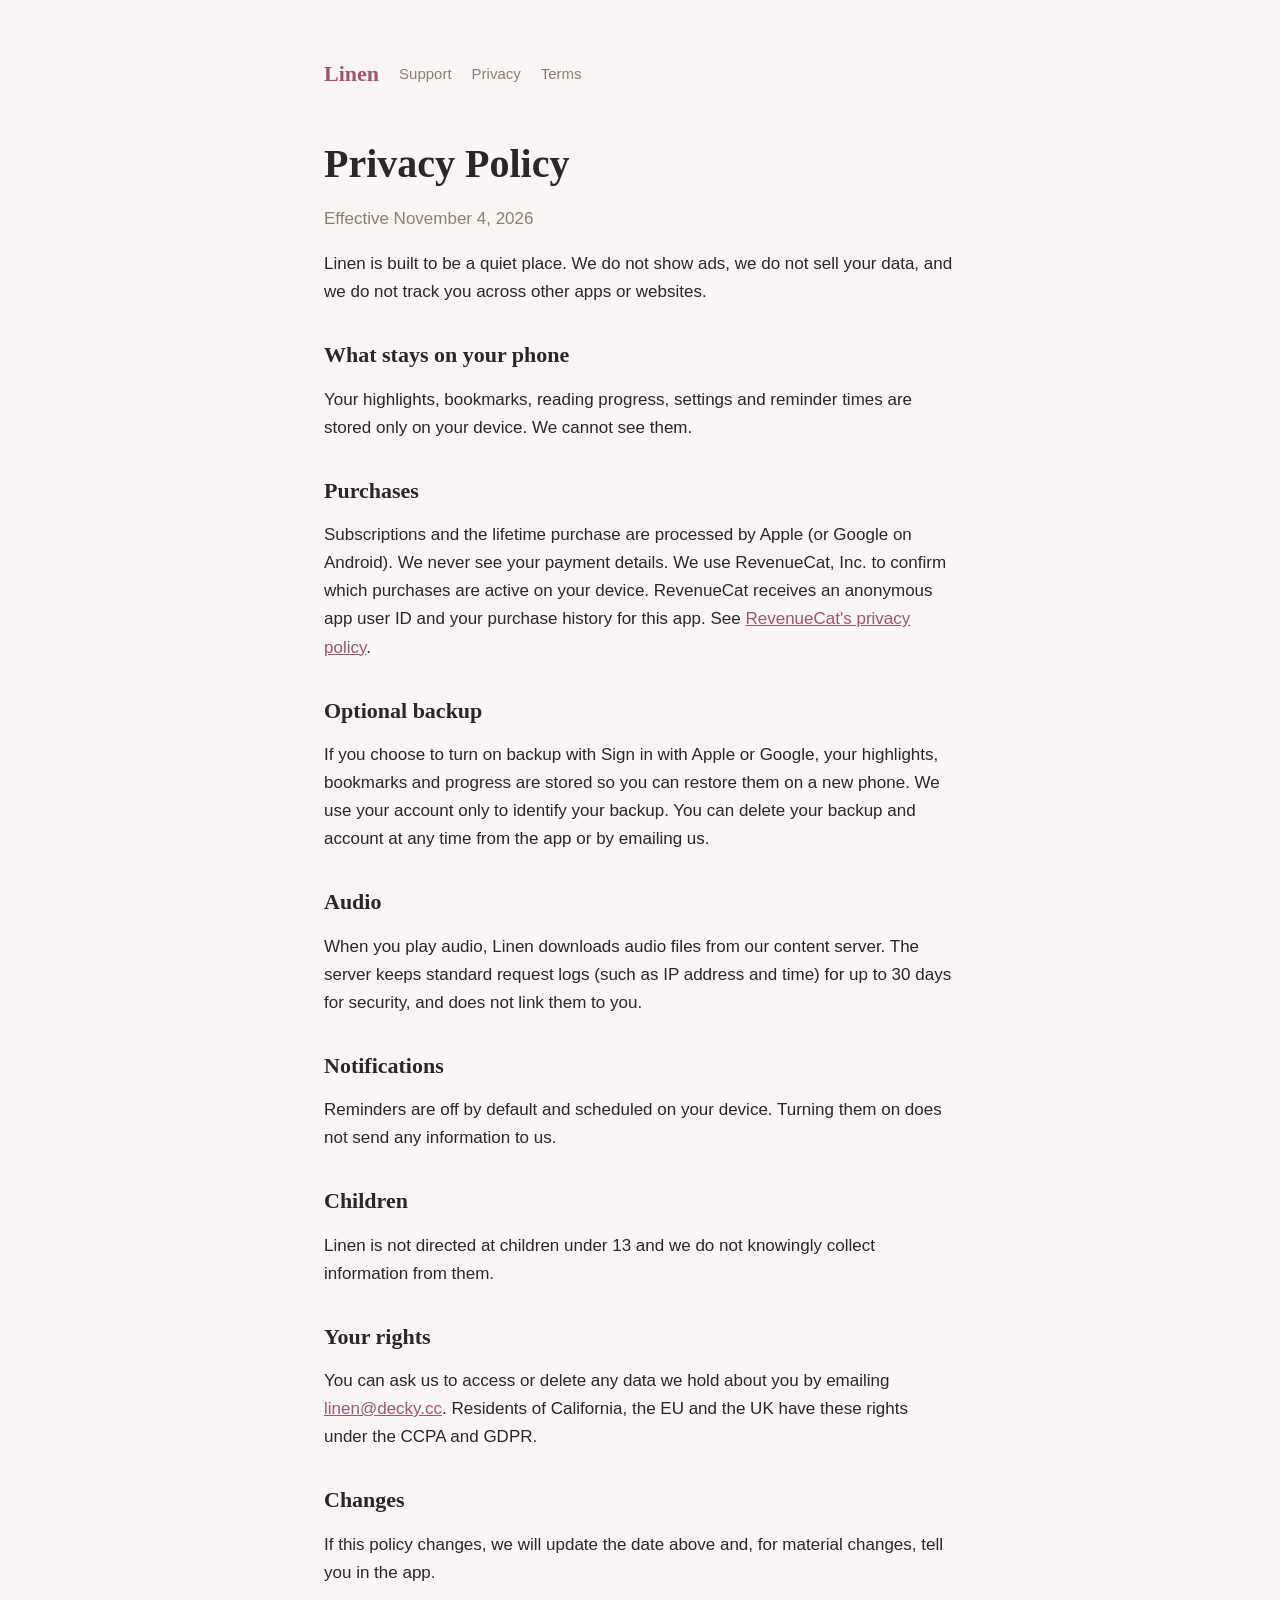
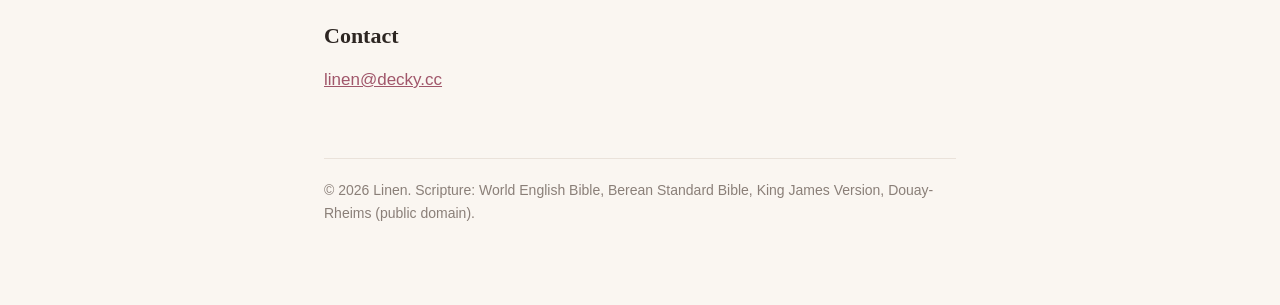
==== privacy.html @ 6f9b645f "Add privacy.html" ====
<!doctype html><html lang="en"><head><meta charset="utf-8"><meta name="viewport" content="width=device-width,initial-scale=1"><title>Privacy Policy · Linen</title><link rel="stylesheet" href="style.css"></head><body><main><nav><a class="brand" href="./">Linen</a><a href="support.html">Support</a><a href="privacy.html">Privacy</a><a href="terms.html">Terms</a></nav>
<h1>Privacy Policy</h1><p class="muted">Effective November 4, 2026</p>
<p>Linen is built to be a quiet place. We do not show ads, we do not sell your data, and we do not track you across other apps or websites.</p>
<h2>What stays on your phone</h2>
<p>Your highlights, bookmarks, reading progress, settings and reminder times are stored only on your device. We cannot see them.</p>
<h2>Purchases</h2>
<p>Subscriptions and the lifetime purchase are processed by Apple (or Google on Android). We never see your payment details. We use RevenueCat, Inc. to confirm which purchases are active on your device. RevenueCat receives an anonymous app user ID and your purchase history for this app. See <a href="https://www.revenuecat.com/privacy">RevenueCat's privacy policy</a>.</p>
<h2>Optional backup</h2>
<p>If you choose to turn on backup with Sign in with Apple or Google, your highlights, bookmarks and progress are stored so you can restore them on a new phone. We use your account only to identify your backup. You can delete your backup and account at any time from the app or by emailing us.</p>
<h2>Audio</h2>
<p>When you play audio, Linen downloads audio files from our content server. The server keeps standard request logs (such as IP address and time) for up to 30 days for security, and does not link them to you.</p>
<h2>Notifications</h2>
<p>Reminders are off by default and scheduled on your device. Turning them on does not send any information to us.</p>
<h2>Children</h2>
<p>Linen is not directed at children under 13 and we do not knowingly collect information from them.</p>
<h2>Your rights</h2>
<p>You can ask us to access or delete any data we hold about you by emailing <a href="mailto:linen@decky.cc">linen@decky.cc</a>. Residents of California, the EU and the UK have these rights under the CCPA and GDPR.</p>
<h2>Changes</h2>
<p>If this policy changes, we will update the date above and, for material changes, tell you in the app.</p>
<h2>Contact</h2>
<p><a href="mailto:linen@decky.cc">linen@decky.cc</a></p>
<footer>© 2026 Linen. Scripture: World English Bible, Berean Standard Bible, King James Version, Douay-Rheims (public domain).</footer></main></body></html>
---- style.css ----
:root{--bg:#FAF6F1;--ink:#2D2622;--muted:#8A7F78;--accent:#A0566A;--line:#EAE2DA}
*{box-sizing:border-box}body{margin:0;background:var(--bg);color:var(--ink);font:17px/1.65 -apple-system,BlinkMacSystemFont,"Segoe UI",sans-serif}
main{max-width:680px;margin:0 auto;padding:56px 24px 80px}
h1,h2{font-family:Georgia,"Times New Roman",serif;font-weight:600;line-height:1.2}
h1{font-size:40px;margin:0 0 8px}h2{font-size:22px;margin:36px 0 8px}
a{color:var(--accent)}.muted{color:var(--muted)}.brand{font-family:Georgia,serif;font-size:22px;color:var(--accent);text-decoration:none;font-weight:600}
nav{display:flex;gap:20px;align-items:center;margin-bottom:48px}nav a:not(.brand){color:var(--muted);text-decoration:none;font-size:15px}
footer{margin-top:64px;padding-top:20px;border-top:1px solid var(--line);font-size:14px;color:var(--muted)}
ul{padding-left:20px}li{margin:6px 0}
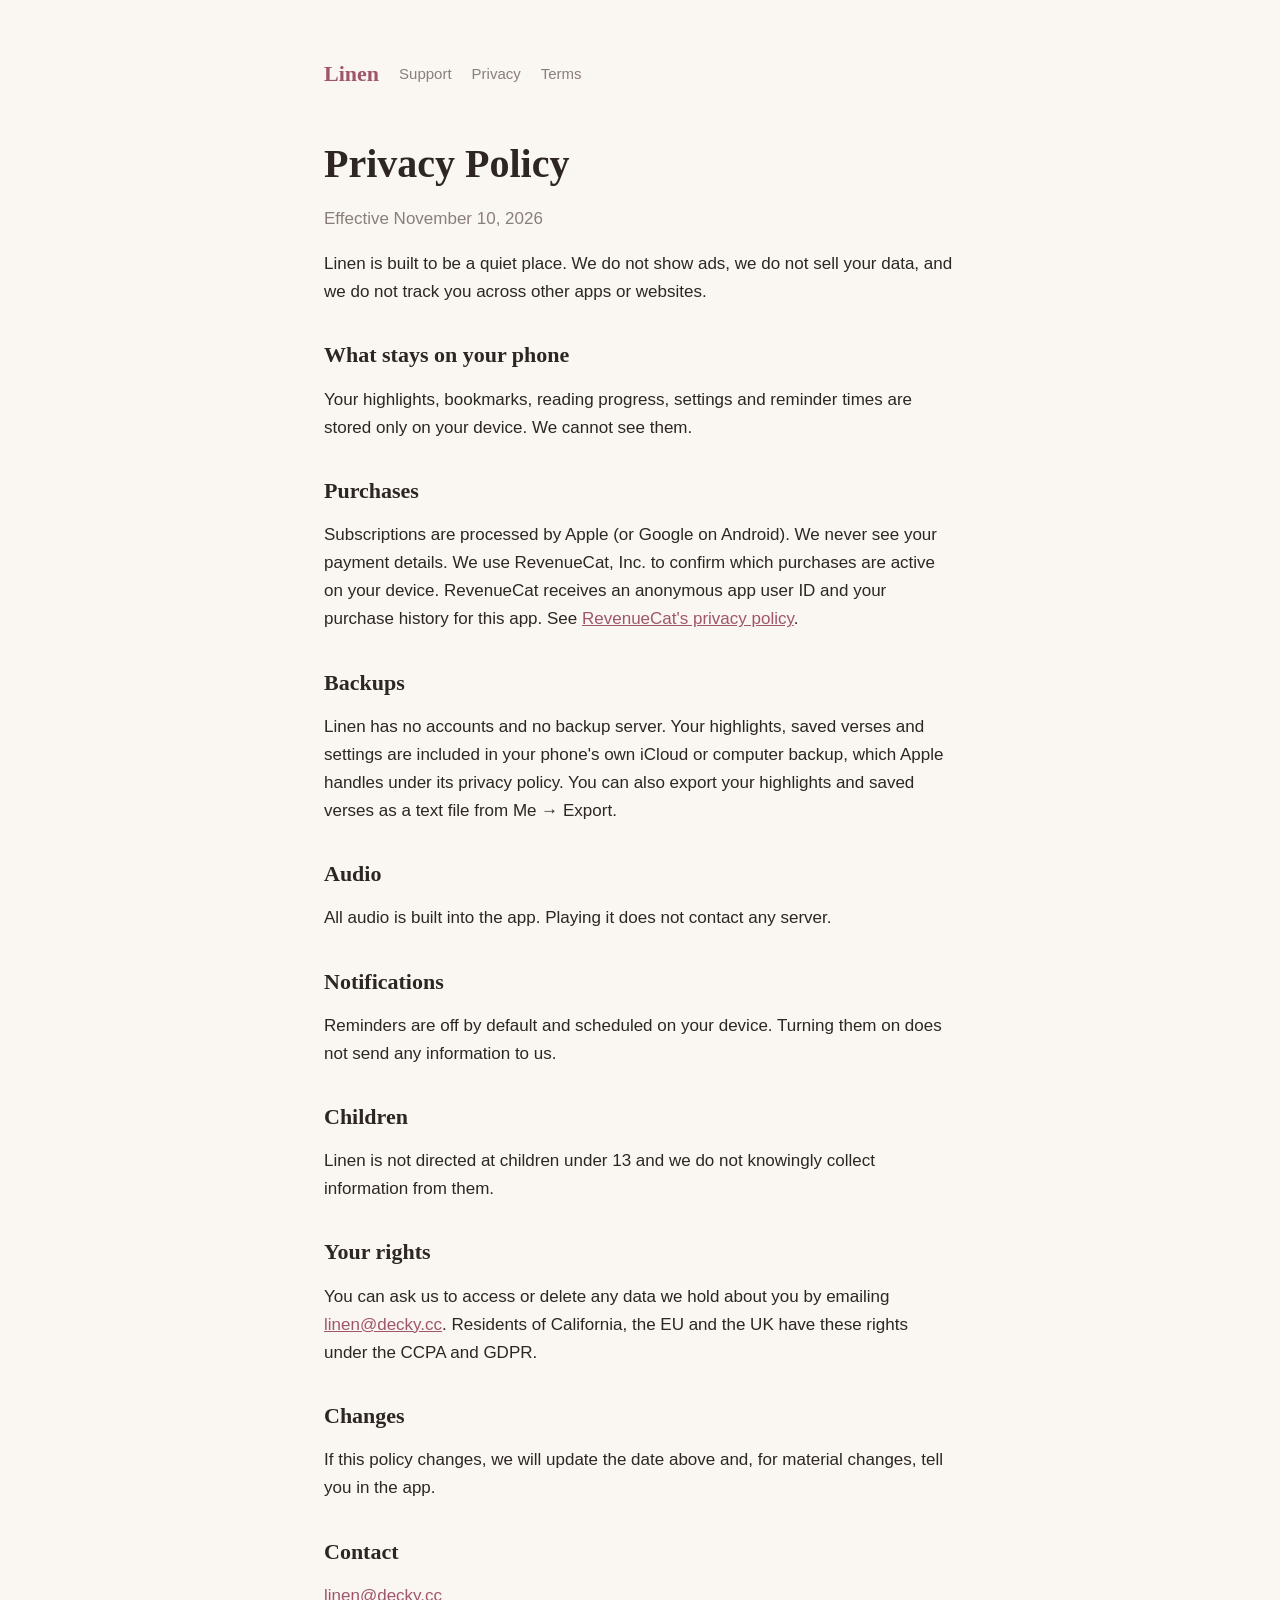
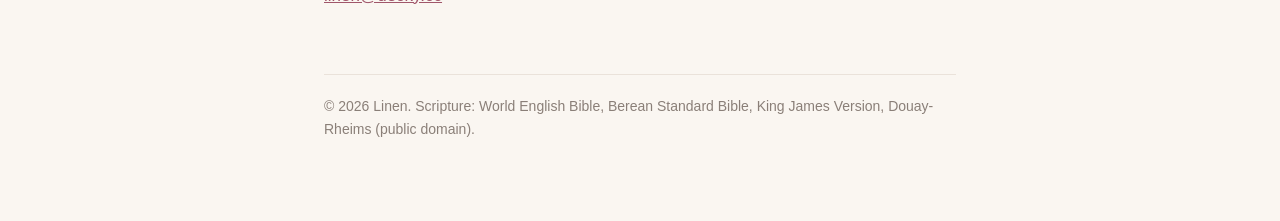
==== commit df3af1fb: "Update privacy.html: general audience, no backup accounts, bundled audio, current prices" ====
--- a/privacy.html
+++ b/privacy.html
@@ -1,14 +1,12 @@
 <!doctype html><html lang="en"><head><meta charset="utf-8"><meta name="viewport" content="width=device-width,initial-scale=1"><title>Privacy Policy · Linen</title><link rel="stylesheet" href="style.css"></head><body><main><nav><a class="brand" href="./">Linen</a><a href="support.html">Support</a><a href="privacy.html">Privacy</a><a href="terms.html">Terms</a></nav>
-<h1>Privacy Policy</h1><p class="muted">Effective November 4, 2026</p>
+<h1>Privacy Policy</h1><p class="muted">Effective November 10, 2026</p>
 <p>Linen is built to be a quiet place. We do not show ads, we do not sell your data, and we do not track you across other apps or websites.</p>
 <h2>What stays on your phone</h2>
 <p>Your highlights, bookmarks, reading progress, settings and reminder times are stored only on your device. We cannot see them.</p>
 <h2>Purchases</h2>
-<p>Subscriptions and the lifetime purchase are processed by Apple (or Google on Android). We never see your payment details. We use RevenueCat, Inc. to confirm which purchases are active on your device. RevenueCat receives an anonymous app user ID and your purchase history for this app. See <a href="https://www.revenuecat.com/privacy">RevenueCat's privacy policy</a>.</p>
-<h2>Optional backup</h2>
-<p>If you choose to turn on backup with Sign in with Apple or Google, your highlights, bookmarks and progress are stored so you can restore them on a new phone. We use your account only to identify your backup. You can delete your backup and account at any time from the app or by emailing us.</p>
-<h2>Audio</h2>
-<p>When you play audio, Linen downloads audio files from our content server. The server keeps standard request logs (such as IP address and time) for up to 30 days for security, and does not link them to you.</p>
+<p>Subscriptions are processed by Apple (or Google on Android). We never see your payment details. We use RevenueCat, Inc. to confirm which purchases are active on your device. RevenueCat receives an anonymous app user ID and your purchase history for this app. See <a href="https://www.revenuecat.com/privacy">RevenueCat's privacy policy</a>.</p>
+<h2>Backups</h2><p>Linen has no accounts and no backup server. Your highlights, saved verses and settings are included in your phone's own iCloud or computer backup, which Apple handles under its privacy policy. You can also export your highlights and saved verses as a text file from Me &rarr; Export.</p>
+<h2>Audio</h2><p>All audio is built into the app. Playing it does not contact any server.</p>
 <h2>Notifications</h2>
 <p>Reminders are off by default and scheduled on your device. Turning them on does not send any information to us.</p>
 <h2>Children</h2>
